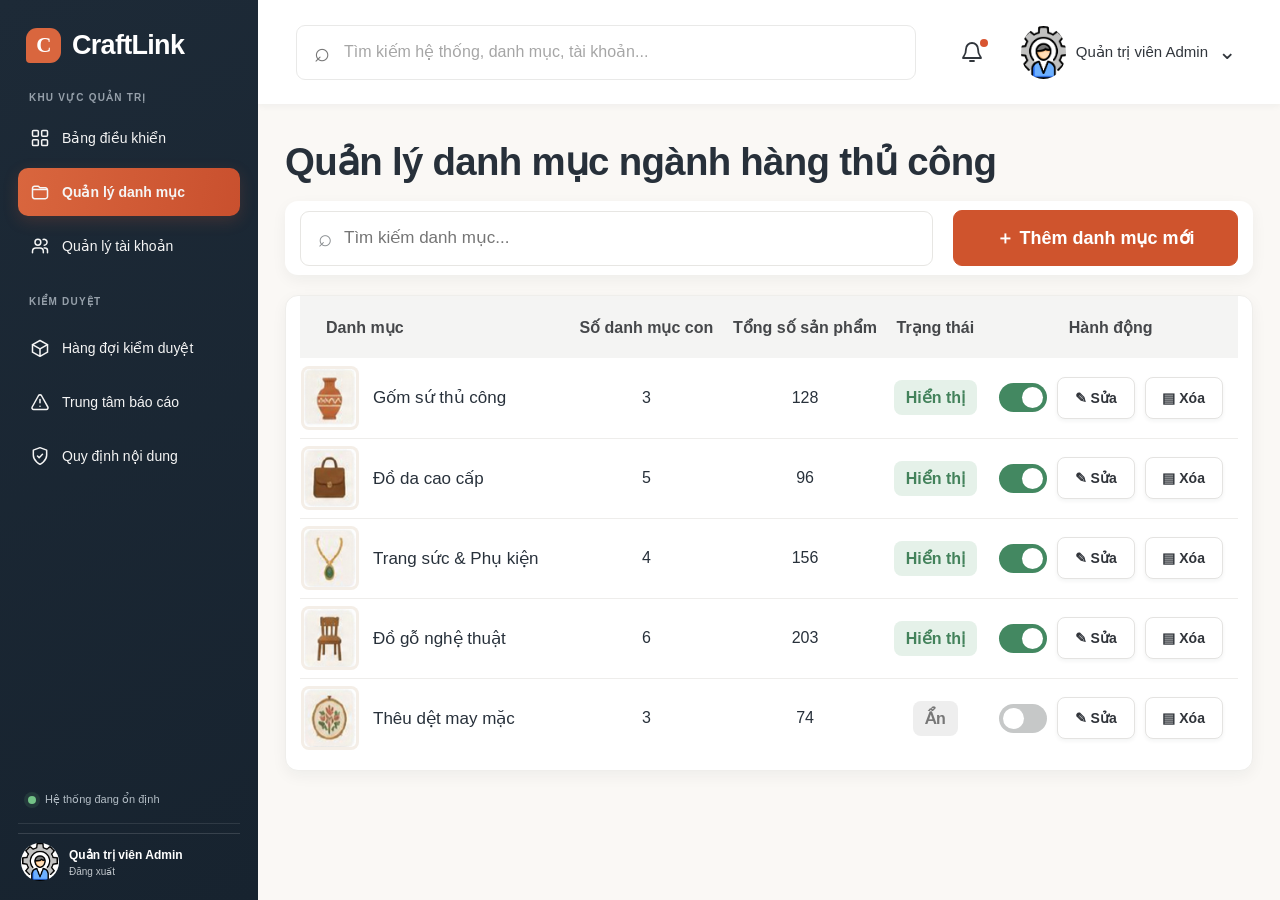
==== KiemDuyetVaQuanTri/02-category-management/index.html @ b1496d21 "Add admin and moderation portal" ====
<!doctype html>
<html lang="vi"><head><meta charset="utf-8"><meta name="viewport" content="width=device-width, initial-scale=1">
<meta name="theme-color" content="#18232f"><title>Quản lý danh mục | CraftLink</title>
<link rel="stylesheet" href="css/style.css"><script src="js/main.js" defer></script></head>
<body class="admin">
<aside class="sidebar">
  <a class="brand" href="#" aria-label="CraftLink"><span class="brand-mark">C</span><span>CraftLink</span></a>
  <div class="area-label">KHU VỰC QUẢN TRỊ</div>
  <nav class="side-nav" aria-label="Điều hướng"><button class="nav-link" type="button" data-page="dashboard"><svg class="nav-icon" viewBox="0 0 24 24" aria-hidden="true"><rect x="3" y="3" width="7" height="7" rx="1.3"/><rect x="14" y="3" width="7" height="7" rx="1.3"/><rect x="3" y="14" width="7" height="7" rx="1.3"/><rect x="14" y="14" width="7" height="7" rx="1.3"/></svg>Bảng điều khiển</button>
<button class="nav-link active" type="button" data-page="categories"><svg class="nav-icon" viewBox="0 0 24 24" aria-hidden="true"><path d="M3 7.5A2.5 2.5 0 0 1 5.5 5H10l2 2h6.5A2.5 2.5 0 0 1 21 9.5v8a2.5 2.5 0 0 1-2.5 2.5h-13A2.5 2.5 0 0 1 3 17.5z"/><path d="M3.5 9h17"/></svg>Quản lý danh mục</button>
<button class="nav-link" type="button" data-page="users"><svg class="nav-icon" viewBox="0 0 24 24" aria-hidden="true"><path d="M16 20v-1.5a4 4 0 0 0-4-4H7a4 4 0 0 0-4 4V20"/><circle cx="9.5" cy="7.5" r="3.5"/><path d="M17 11a3.5 3.5 0 1 0-1.2-6.8M17 14.5h1a3 3 0 0 1 3 3V20"/></svg>Quản lý tài khoản</button>
<div class="sidebar-label nav-section-label">KIỂM DUYỆT</div>
<button class="nav-link" type="button" data-page="queue"><svg class="nav-icon" viewBox="0 0 24 24" aria-hidden="true"><path d="m12 3 9 5-9 5-9-5z"/><path d="M3 8v9l9 5 9-5V8M12 13v9"/></svg>Hàng đợi kiểm duyệt</button>
<button class="nav-link" type="button" data-page="reports"><svg class="nav-icon" viewBox="0 0 24 24" aria-hidden="true"><path d="M10.3 4.2 2.6 18a2 2 0 0 0 1.7 3h15.4a2 2 0 0 0 1.7-3L13.7 4.2a2 2 0 0 0-3.4 0Z"/><path d="M12 9v4m0 4h.01"/></svg>Trung tâm báo cáo</button>
<button class="nav-link" type="button" data-page="rules"><svg class="nav-icon" viewBox="0 0 24 24" aria-hidden="true"><path d="M12 22s8-4 8-11V5l-8-3-8 3v6c0 7 8 11 8 11Z"/><path d="m9 12 2 2 4-4"/></svg>Quy định nội dung</button></nav>
  <div class="sidebar-spacer"></div>
  <div class="sidebar-status"><span class="status-dot"></span><span>Hệ thống đang ổn định</span></div><button class="side-user" type="button" data-action="logout">
    <img src="../assets/admin-sidebar-avatar.png" alt=""><span><b>Quản trị viên Admin</b><small>Đăng xuất</small></span>
  </button>
</aside>
<main class="app">
  <header class="topbar">
    <label class="system-search"><span aria-hidden="true">⌕</span><input id="globalSearch" type="search" placeholder="Tìm kiếm hệ thống, danh mục, tài khoản..." aria-label="Tìm kiếm hệ thống"></label>
    <div class="top-actions">
      <div class="popover-wrap"><button class="icon-btn" id="noticeButton" type="button" aria-label="Thông báo"><svg class="bell" viewBox="0 0 24 24" aria-hidden="true"><path d="M18 9a6 6 0 0 0-12 0c0 7-3 7-3 9h18c0-2-3-2-3-9M10 21h4"/></svg><i></i></button>
        <section class="popover" id="noticeMenu" hidden><b>Thông báo gần đây</b><p>Có cập nhật mới trong hệ thống.</p><p>Phiên demo đang hoạt động.</p></section>
      </div>
      <div class="popover-wrap"><button class="profile" id="profileButton" type="button"><img src="../assets/admin-avatar.png" alt=""><span>Quản trị viên Admin</span><span class="chevron">⌄</span></button>
        <section class="popover profile-menu" id="profileMenu" hidden><b>Quản trị viên Admin</b><small>admin@craftlink.vn</small><button type="button" data-action="logout">Đăng xuất</button></section>
      </div>
    </div>
  </header>
  <div class="page">
<h1>Quản lý danh mục ngành hàng thủ công</h1>
<div class="toolbar"><label class="search-box"><span>⌕</span><input id="search" type="search" placeholder="Tìm kiếm danh mục..." aria-label="Tìm kiếm danh mục"></label><button class="primary" id="add">＋ Thêm danh mục mới</button></div>
<section class="table-card card"><table class="data-table"><thead><tr><th>Danh mục</th><th>Số danh mục con</th><th>Tổng số sản phẩm</th><th>Trạng thái</th><th>Hành động</th></tr></thead><tbody id="rows"></tbody></table></section>
<dialog class="dialog" id="editor"><form id="form"><header class="dialog-head"><h2 id="dialogTitle">Thêm danh mục mới</h2><button class="close" id="close" type="button" aria-label="Đóng">×</button></header><input type="hidden" name="id"><label>Tên danh mục<input name="name" required maxlength="80" placeholder="Ví dụ: Đồ gỗ nghệ thuật"></label><label>Số danh mục con<input name="children" type="number" min="0" value="0"></label><label>Tổng số sản phẩm<input name="products" type="number" min="0" value="0"></label><div class="dialog-actions"><button class="secondary" type="button" id="cancel">Hủy</button><button class="primary" type="submit">Lưu danh mục</button></div></form></dialog>
</div>
</main>
<div id="toast" role="status" aria-live="polite"></div>
</body></html>
---- KiemDuyetVaQuanTri/02-category-management/css/style.css ----
:root{font-family:Inter,"Segoe UI",Arial,sans-serif;color:#28313b;background:#faf8f5;--navy:#1c2936;--orange:#cf542d;--green:#4e916b;--muted:#92969b;--line:#ecebe8;--paper:#fff}
*{box-sizing:border-box}body{margin:0;min-width:360px;min-height:100vh;background:#faf8f5}button,input,select,textarea{font:inherit}button{cursor:pointer}button:focus-visible,input:focus-visible,select:focus-visible,textarea:focus-visible{outline:3px solid #d25a3844;outline-offset:2px}
.sidebar{position:fixed;inset:0 auto 0 0;width:270px;display:flex;flex-direction:column;padding:29px 0 20px;color:#f7f7f7;background:linear-gradient(155deg,#1d2a37,#17232f);z-index:2}
.brand{height:55px;margin:0 25px;color:#fff;text-decoration:none;font:700 35px Inter,"Segoe UI",Arial,sans-serif;letter-spacing:-1.2px}
.brand-accent{color:#e4a282}.area-label{align-self:flex-start;margin:5px 26px 28px;padding:8px 11px;border-radius:15px;background:#c95430;color:#fff;font-weight:700;font-size:13px;white-space:nowrap}
.side-nav{display:grid}.nav-link{display:flex;align-items:center;gap:12px;width:100%;height:57px;padding:0 27px;border:0;background:transparent;color:#f5f5f5;text-align:left;font-size:16px}.nav-link.active{background:linear-gradient(90deg,#cf542d,#d95832);font-weight:700}.nav-icon{width:22px;font-size:20px}
.side-user{display:flex;align-items:center;gap:12px;width:100%;margin-top:auto;padding:17px 24px 0;border:0;border-top:1px solid #ffffff24;background:transparent;color:white;text-align:left}.side-user img{width:47px;height:47px;border-radius:50%;object-fit:cover;background:#eee}.side-user b,.side-user small{display:block}.side-user b{font-size:14px}.side-user small{margin-top:10px;color:#bfc5ca;font-size:13px}
.app{min-height:100vh;margin-left:270px}.topbar{position:sticky;top:0;z-index:1;display:flex;align-items:center;justify-content:space-between;height:88px;padding:0 38px;background:#fff;box-shadow:0 2px 7px #1a26300c}
.system-search{display:flex;align-items:center;gap:12px;width:min(620px,55vw);height:49px;padding:0 17px;border:1px solid #e9e9e8;border-radius:9px;background:#fff;color:#777}.system-search>span{font-size:27px;line-height:1}.system-search input{width:100%;border:0;outline:0;font-size:16px;color:#30363d}.system-search input::placeholder{color:#a6a6a6}
.top-actions{display:flex;align-items:center;gap:25px}.popover-wrap{position:relative}.icon-btn,.profile{display:flex;align-items:center;border:0;background:transparent;color:#31363c}.icon-btn{position:relative;font-size:25px}.icon-btn i{position:absolute;right:2px;top:0;width:8px;height:8px;border-radius:50%;background:#d85430}.profile{gap:10px;font-size:15px}.profile img{width:45px;height:53px;border-radius:50%;object-fit:cover}.chevron{font-size:22px}.popover{position:absolute;right:0;top:48px;width:250px;padding:16px;border:1px solid var(--line);border-radius:10px;background:#fff;box-shadow:0 12px 35px #202b3524;font-size:13px;z-index:5}.popover p{margin:12px 0 0;color:#71777c}.profile-menu small{display:block;margin:5px 0 12px;color:#81878b}.profile-menu button{padding:7px 10px;border:0;background:#f7f5f2;border-radius:6px}
.page{padding:18px 27px 28px}.page h1{margin:0;color:#27303a;font:700 clamp(30px,3vw,48px) Inter,"Segoe UI",Arial,sans-serif;letter-spacing:-.7px}.description{margin:4px 0 23px;color:#777b7f;font-size:18px}
.card{border:1px solid #efeeeb;border-radius:13px;background:#fff;box-shadow:0 5px 15px #17232b0d}.primary{border:1px solid var(--orange);border-radius:9px;background:var(--orange);color:white;font-weight:700}.primary:hover{background:#b94524}.secondary{border:1px solid #ddd;background:#fff;border-radius:8px;color:#444}
.toolbar{display:flex;align-items:center;gap:20px;margin:17px 0 20px;padding:15px;background:#fff;border-radius:13px;box-shadow:0 5px 15px #17232b0d}.search-box{display:flex;align-items:center;gap:10px;height:55px;padding:0 17px;border:1px solid #e7e6e3;border-radius:9px;background:#fff;color:#8b8f92}.search-box span{font-size:24px}.search-box input{width:100%;border:0;outline:0;font-size:17px}.toolbar .search-box{flex:1}.toolbar>.primary{min-width:285px;height:56px;font-size:18px}
.table-card{overflow:hidden;padding:0 14px 12px}.data-table{width:100%;border-collapse:collapse;background:#fff}.data-table th{height:62px;background:#f4f4f3;color:#45474a;font-size:16px;font-weight:700;text-align:center}.data-table td{height:79px;border-bottom:1px solid #eeedeb;text-align:center;font-size:16px}.data-table tr:last-child td{border-bottom:0}.data-table td:first-child,.data-table th:first-child{text-align:left}.data-table th:first-child{padding-left:26px}.data-table .name-cell{display:flex;align-items:center;gap:13px;text-align:left;font-weight:700}.category-thumb{width:58px;height:64px;object-fit:cover;border-radius:8px;background:#f4eee7}.actions{display:flex;align-items:center;justify-content:center;gap:12px}.action-btn{min-width:85px;height:42px;padding:0 12px;border:1px solid #e4e3e1;border-radius:8px;background:#fff;color:#30343a;font-weight:700;box-shadow:0 2px 4px #17232b0d}.icon-action{width:42px;height:42px;font-size:19px}.status{display:inline-block;padding:8px 12px;border-radius:8px;background:#e5f1e9;color:#43825b;font-weight:700;white-space:nowrap}.status.off{background:#eee;color:#777}.status.paused{background:#fde8e2;color:#d45c40}.switch{position:relative;width:48px;height:29px;border:0;border-radius:18px;background:#c6c8c8;vertical-align:middle}.switch:after{content:"";position:absolute;left:4px;top:4px;width:21px;height:21px;border-radius:50%;background:#fff;transition:.15s}.switch.on{background:#438861}.switch.on:after{left:23px}
.dialog{width:min(520px,calc(100% - 28px));padding:23px;border:0;border-radius:14px;box-shadow:0 20px 60px #12202c55}.dialog::backdrop{background:#11192388}.dialog-head{display:flex;justify-content:space-between;align-items:center}.dialog-head h2{margin:0 0 12px;font:700 24px Inter,"Segoe UI",Arial,sans-serif}.close{border:0;background:none;font-size:28px}.dialog label{display:grid;gap:6px;margin:13px 0;font-size:14px}.dialog input,.dialog select,.dialog textarea{width:100%;padding:11px;border:1px solid #dededc;border-radius:7px}.dialog-actions{display:flex;justify-content:flex-end;gap:8px;margin-top:20px}.dialog-actions button{padding:11px 17px}
#toast{position:fixed;right:24px;bottom:22px;z-index:9;padding:13px 18px;border-radius:8px;background:#23313c;color:#fff;box-shadow:0 8px 28px #0003;opacity:0;pointer-events:none;transition:.2s}#toast.show{opacity:1}
@media(max-width:1000px){.sidebar{width:220px}.app{margin-left:220px}.brand{font-size:31px}.area-label{font-size:11px;margin-left:15px}.nav-link{padding-left:18px}.topbar{padding:0 18px}.page{padding:18px}.data-table{min-width:760px}.table-card{overflow:auto}}
@media(max-width:680px){.sidebar{position:static;width:auto;height:auto;padding:12px}.brand{height:auto;margin:0 5px 8px;font-size:25px}.area-label{margin:0 5px 8px}.side-nav{grid-template-columns:repeat(3,1fr)}.nav-link{height:auto;min-height:43px;justify-content:center;padding:5px;font-size:11px}.nav-icon{display:none}.side-user{display:none}.app{margin:0}.topbar{height:66px;padding:0 10px}.system-search{width:55vw;height:40px}.system-search input{font-size:12px}.profile span:not(.chevron){display:none}.profile img{width:36px;height:40px}.top-actions{gap:8px}.page{padding:15px 11px}.page h1{font-size:28px}.toolbar{flex-wrap:wrap}.toolbar>.primary{min-width:0;flex:1}.description{font-size:14px}}

.category-thumb{padding:3px}.data-table th:nth-child(2),.data-table th:nth-child(3),.data-table th:nth-child(4){text-align:center}.category-row{height:80px}.category-name{display:flex;align-items:center;gap:14px;text-align:left;font-size:17px}.category-actions{display:flex;align-items:center;justify-content:center;gap:10px}.category-actions .icon-action{min-width:43px}

.bell{width:24px;height:24px;fill:none;stroke:currentColor;stroke-width:1.8;stroke-linecap:round;stroke-linejoin:round}.empty{padding:26px;color:#8b8e91;text-align:center}

.action-btn.icon-action{min-width:78px;padding:0 9px;font-size:14px}

.topbar{height:104px}.system-search{height:55px}.page{padding-top:35px}

.toolbar{padding:9px 15px}

:root{font-family:Inter,"Segoe UI",Arial,sans-serif}
.brand{display:flex;align-items:center;gap:11px;height:auto;margin:0;padding:3px 8px 29px;color:#fff;font-family:inherit;font-size:27px;font-weight:700;line-height:1;letter-spacing:-.7px}
.brand-mark{display:grid;flex:0 0 35px;place-items:center;width:35px;height:35px;border-radius:11px 11px 11px 4px;background:#d9663e;color:#fff;font-family:Georgia,serif;font-size:21px;line-height:1}
.area-label,.sidebar-label{margin:0;padding:0 11px 11px;border:0;border-radius:0;background:transparent;color:#96a0aa;font-size:10px;font-weight:700;letter-spacing:1.2px}
.side-nav{display:grid;gap:6px}
.nav-link{display:flex;align-items:center;gap:12px;min-height:48px;height:auto;padding:0 12px;border:0;border-radius:10px;font-size:14px}
.nav-link.active{background:linear-gradient(100deg,#d9663e,#c9502e);box-shadow:0 5px 16px rgba(207,92,54,.2)}
.nav-icon{display:block;flex:0 0 20px;width:20px;height:20px;fill:none;stroke:currentColor;stroke-width:1.8;stroke-linecap:round;stroke-linejoin:round}
.sidebar-label.nav-section-label{padding-top:20px}
.side-user{gap:10px;padding:9px 3px 3px}
.side-user img{width:38px;height:38px}
.side-user b{font-size:12px}
.side-user small{margin-top:4px;font-size:10px}
.system-search input,.page h1,.dialog-head h2,.popover{font-family:inherit}
@media (min-width:1101px){.sidebar{width:258px;padding:25px 18px 16px}.app{margin-left:258px}}
@media (min-width:681px) and (max-width:1100px){.sidebar{width:226px;padding:25px 18px 16px}.app{margin-left:226px}}
@media (max-width:680px){.brand{height:auto;margin:0 8px 7px;padding:3px 8px 12px}.area-label{margin:0 8px 8px;padding:0 8px 8px}.side-nav{grid-template-columns:repeat(3,minmax(0,1fr))}.nav-link{height:auto;min-height:43px;justify-content:center;padding:5px;font-size:11px;white-space:normal}.nav-icon{display:none}.sidebar-label.nav-section-label{grid-column:1/-1;padding:10px 11px 4px}.side-user{display:none}.app{margin:0}}
.sidebar-spacer{flex:1;min-height:24px}
.sidebar-status{display:flex;align-items:center;gap:9px;padding:12px 10px 17px;margin-bottom:9px;border-bottom:1px solid rgba(255,255,255,.1);color:#b4bec6;font-size:11px}
.status-dot{width:8px;height:8px;flex:0 0 8px;border-radius:50%;background:#73c287;box-shadow:0 0 0 4px rgba(115,194,135,.12)}
@media(max-width:680px){.sidebar-spacer,.sidebar-status{display:none}}
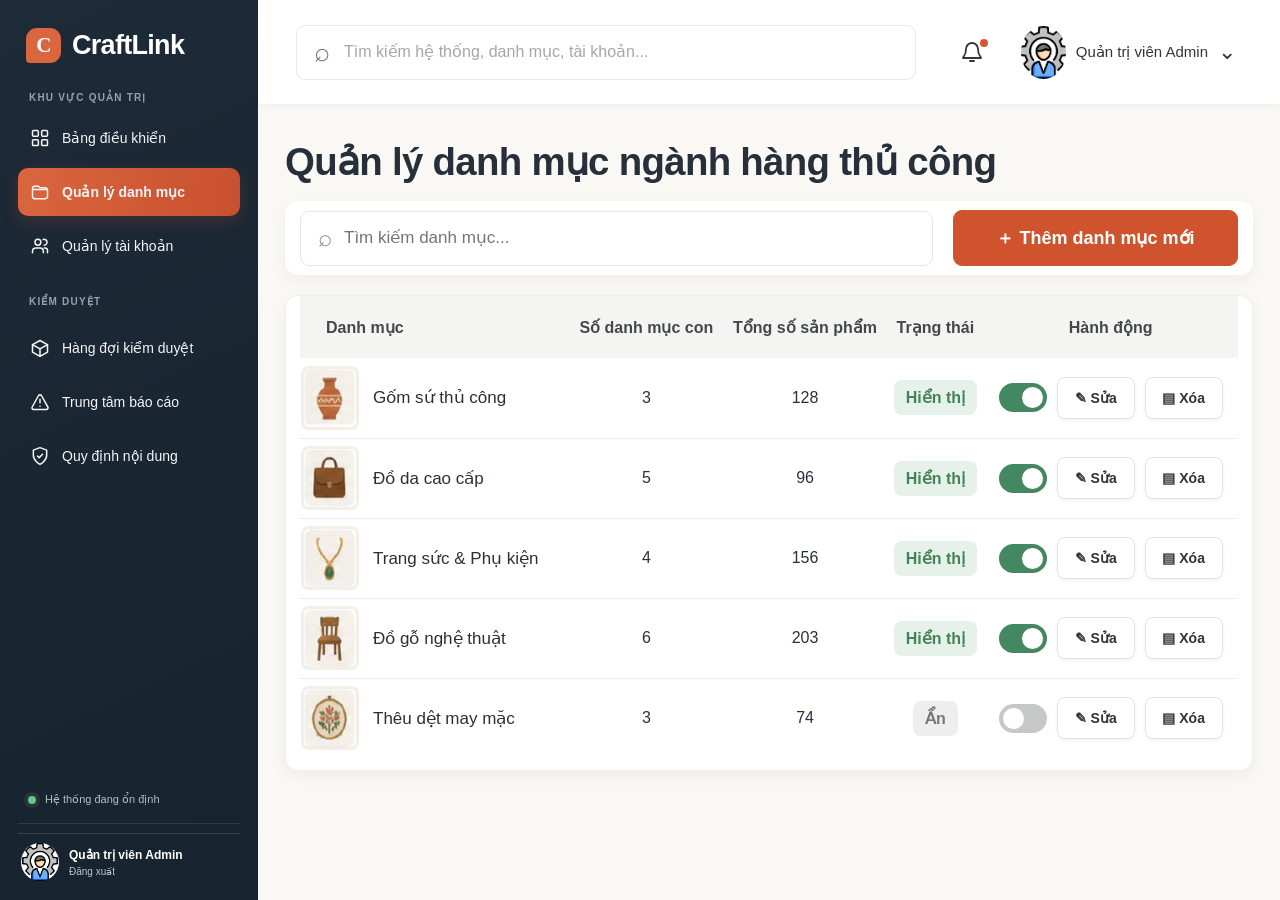
==== commit 63129bea: "Update category management page" ====
--- a/KiemDuyetVaQuanTri/02-category-management/index.html
+++ b/KiemDuyetVaQuanTri/02-category-management/index.html
@@ -1,41 +1,216 @@
 <!doctype html>
-<html lang="vi"><head><meta charset="utf-8"><meta name="viewport" content="width=device-width, initial-scale=1">
-<meta name="theme-color" content="#18232f"><title>Quản lý danh mục | CraftLink</title>
-<link rel="stylesheet" href="css/style.css"><script src="js/main.js" defer></script></head>
-<body class="admin">
-<aside class="sidebar">
-  <a class="brand" href="#" aria-label="CraftLink"><span class="brand-mark">C</span><span>CraftLink</span></a>
-  <div class="area-label">KHU VỰC QUẢN TRỊ</div>
-  <nav class="side-nav" aria-label="Điều hướng"><button class="nav-link" type="button" data-page="dashboard"><svg class="nav-icon" viewBox="0 0 24 24" aria-hidden="true"><rect x="3" y="3" width="7" height="7" rx="1.3"/><rect x="14" y="3" width="7" height="7" rx="1.3"/><rect x="3" y="14" width="7" height="7" rx="1.3"/><rect x="14" y="14" width="7" height="7" rx="1.3"/></svg>Bảng điều khiển</button>
-<button class="nav-link active" type="button" data-page="categories"><svg class="nav-icon" viewBox="0 0 24 24" aria-hidden="true"><path d="M3 7.5A2.5 2.5 0 0 1 5.5 5H10l2 2h6.5A2.5 2.5 0 0 1 21 9.5v8a2.5 2.5 0 0 1-2.5 2.5h-13A2.5 2.5 0 0 1 3 17.5z"/><path d="M3.5 9h17"/></svg>Quản lý danh mục</button>
-<button class="nav-link" type="button" data-page="users"><svg class="nav-icon" viewBox="0 0 24 24" aria-hidden="true"><path d="M16 20v-1.5a4 4 0 0 0-4-4H7a4 4 0 0 0-4 4V20"/><circle cx="9.5" cy="7.5" r="3.5"/><path d="M17 11a3.5 3.5 0 1 0-1.2-6.8M17 14.5h1a3 3 0 0 1 3 3V20"/></svg>Quản lý tài khoản</button>
-<div class="sidebar-label nav-section-label">KIỂM DUYỆT</div>
-<button class="nav-link" type="button" data-page="queue"><svg class="nav-icon" viewBox="0 0 24 24" aria-hidden="true"><path d="m12 3 9 5-9 5-9-5z"/><path d="M3 8v9l9 5 9-5V8M12 13v9"/></svg>Hàng đợi kiểm duyệt</button>
-<button class="nav-link" type="button" data-page="reports"><svg class="nav-icon" viewBox="0 0 24 24" aria-hidden="true"><path d="M10.3 4.2 2.6 18a2 2 0 0 0 1.7 3h15.4a2 2 0 0 0 1.7-3L13.7 4.2a2 2 0 0 0-3.4 0Z"/><path d="M12 9v4m0 4h.01"/></svg>Trung tâm báo cáo</button>
-<button class="nav-link" type="button" data-page="rules"><svg class="nav-icon" viewBox="0 0 24 24" aria-hidden="true"><path d="M12 22s8-4 8-11V5l-8-3-8 3v6c0 7 8 11 8 11Z"/><path d="m9 12 2 2 4-4"/></svg>Quy định nội dung</button></nav>
-  <div class="sidebar-spacer"></div>
-  <div class="sidebar-status"><span class="status-dot"></span><span>Hệ thống đang ổn định</span></div><button class="side-user" type="button" data-action="logout">
-    <img src="../assets/admin-sidebar-avatar.png" alt=""><span><b>Quản trị viên Admin</b><small>Đăng xuất</small></span>
-  </button>
-</aside>
-<main class="app">
-  <header class="topbar">
-    <label class="system-search"><span aria-hidden="true">⌕</span><input id="globalSearch" type="search" placeholder="Tìm kiếm hệ thống, danh mục, tài khoản..." aria-label="Tìm kiếm hệ thống"></label>
-    <div class="top-actions">
-      <div class="popover-wrap"><button class="icon-btn" id="noticeButton" type="button" aria-label="Thông báo"><svg class="bell" viewBox="0 0 24 24" aria-hidden="true"><path d="M18 9a6 6 0 0 0-12 0c0 7-3 7-3 9h18c0-2-3-2-3-9M10 21h4"/></svg><i></i></button>
-        <section class="popover" id="noticeMenu" hidden><b>Thông báo gần đây</b><p>Có cập nhật mới trong hệ thống.</p><p>Phiên demo đang hoạt động.</p></section>
+<html lang="vi">
+  <head>
+    <meta charset="utf-8">
+    <meta name="viewport" content="width=device-width, initial-scale=1">
+    <meta name="theme-color" content="#18232f">
+    <title>Quản lý danh mục | CraftLink</title>
+    <link rel="stylesheet" href="css/style.css">
+    <script src="js/main.js" defer></script>
+  </head>
+  <body class="admin">
+    <aside class="sidebar">
+      <a class="brand" href="#" aria-label="CraftLink">
+        <span class="brand-mark">C</span>
+        <span>CraftLink</span>
+      </a>
+
+      <div class="area-label">KHU VỰC QUẢN TRỊ</div>
+
+      <nav class="side-nav" aria-label="Điều hướng">
+        <button class="nav-link" type="button" data-page="dashboard">
+          <svg class="nav-icon" viewBox="0 0 24 24" aria-hidden="true">
+            <rect x="3" y="3" width="7" height="7" rx="1.3"/>
+            <rect x="14" y="3" width="7" height="7" rx="1.3"/>
+            <rect x="3" y="14" width="7" height="7" rx="1.3"/>
+            <rect x="14" y="14" width="7" height="7" rx="1.3"/>
+          </svg>
+          Bảng điều khiển
+        </button>
+
+        <button class="nav-link active" type="button" data-page="categories">
+          <svg class="nav-icon" viewBox="0 0 24 24" aria-hidden="true">
+            <path d="M3 7.5A2.5 2.5 0 0 1 5.5 5H10l2 2h6.5A2.5 2.5 0 0 1 21 9.5v8a2.5 2.5 0 0 1-2.5 2.5h-13A2.5 2.5 0 0 1 3 17.5z"/>
+            <path d="M3.5 9h17"/>
+          </svg>
+          Quản lý danh mục
+        </button>
+
+        <button class="nav-link" type="button" data-page="users">
+          <svg class="nav-icon" viewBox="0 0 24 24" aria-hidden="true">
+            <path d="M16 20v-1.5a4 4 0 0 0-4-4H7a4 4 0 0 0-4 4V20"/>
+            <circle cx="9.5" cy="7.5" r="3.5"/>
+            <path d="M17 11a3.5 3.5 0 1 0-1.2-6.8M17 14.5h1a3 3 0 0 1 3 3V20"/>
+          </svg>
+          Quản lý tài khoản
+        </button>
+
+        <div class="sidebar-label nav-section-label">KIỂM DUYỆT</div>
+
+        <button class="nav-link" type="button" data-page="queue">
+          <svg class="nav-icon" viewBox="0 0 24 24" aria-hidden="true">
+            <path d="m12 3 9 5-9 5-9-5z"/>
+            <path d="M3 8v9l9 5 9-5V8M12 13v9"/>
+          </svg>
+          Hàng đợi kiểm duyệt
+        </button>
+
+        <button class="nav-link" type="button" data-page="reports">
+          <svg class="nav-icon" viewBox="0 0 24 24" aria-hidden="true">
+            <path d="M10.3 4.2 2.6 18a2 2 0 0 0 1.7 3h15.4a2 2 0 0 0 1.7-3L13.7 4.2a2 2 0 0 0-3.4 0Z"/>
+            <path d="M12 9v4m0 4h.01"/>
+          </svg>
+          Trung tâm báo cáo
+        </button>
+
+        <button class="nav-link" type="button" data-page="rules">
+          <svg class="nav-icon" viewBox="0 0 24 24" aria-hidden="true">
+            <path d="M12 22s8-4 8-11V5l-8-3-8 3v6c0 7 8 11 8 11Z"/>
+            <path d="m9 12 2 2 4-4"/>
+          </svg>
+          Quy định nội dung
+        </button>
+      </nav>
+
+      <div class="sidebar-spacer"></div>
+
+      <div class="sidebar-status">
+        <span class="status-dot"></span>
+        <span>Hệ thống đang ổn định</span>
       </div>
-      <div class="popover-wrap"><button class="profile" id="profileButton" type="button"><img src="../assets/admin-avatar.png" alt=""><span>Quản trị viên Admin</span><span class="chevron">⌄</span></button>
-        <section class="popover profile-menu" id="profileMenu" hidden><b>Quản trị viên Admin</b><small>admin@craftlink.vn</small><button type="button" data-action="logout">Đăng xuất</button></section>
+
+      <button class="side-user" type="button" data-action="logout">
+        <img src="../assets/admin-sidebar-avatar.png" alt="">
+        <span>
+          <b>Quản trị viên Admin</b>
+          <small>Đăng xuất</small>
+        </span>
+      </button>
+    </aside>
+
+    <main class="app">
+      <header class="topbar">
+        <label class="system-search">
+          <span aria-hidden="true">⌕</span>
+          <input
+            id="globalSearch"
+            type="search"
+            placeholder="Tìm kiếm hệ thống, danh mục, tài khoản..."
+            aria-label="Tìm kiếm hệ thống"
+          >
+        </label>
+
+        <div class="top-actions">
+          <div class="popover-wrap">
+            <button
+              class="icon-btn"
+              id="noticeButton"
+              type="button"
+              aria-label="Thông báo"
+            >
+              <svg class="bell" viewBox="0 0 24 24" aria-hidden="true">
+                <path d="M18 9a6 6 0 0 0-12 0c0 7-3 7-3 9h18c0-2-3-2-3-9M10 21h4"/>
+              </svg>
+              <i></i>
+            </button>
+
+            <section class="popover" id="noticeMenu" hidden>
+              <b>Thông báo gần đây</b>
+              <p>Có cập nhật mới trong hệ thống.</p>
+              <p>Phiên demo đang hoạt động.</p>
+            </section>
+          </div>
+
+          <div class="popover-wrap">
+            <button class="profile" id="profileButton" type="button">
+              <img src="../assets/admin-avatar.png" alt="">
+              <span>Quản trị viên Admin</span>
+              <span class="chevron">⌄</span>
+            </button>
+
+            <section class="popover profile-menu" id="profileMenu" hidden>
+              <b>Quản trị viên Admin</b>
+              <small>admin@craftlink.vn</small>
+              <button type="button" data-action="logout">Đăng xuất</button>
+            </section>
+          </div>
+        </div>
+      </header>
+
+      <div class="page">
+        <h1>Quản lý danh mục ngành hàng thủ công</h1>
+
+        <div class="toolbar">
+          <label class="search-box">
+            <span>⌕</span>
+            <input
+              id="search"
+              type="search"
+              placeholder="Tìm kiếm danh mục..."
+              aria-label="Tìm kiếm danh mục"
+            >
+          </label>
+          <button class="primary" id="add">＋ Thêm danh mục mới</button>
+        </div>
+
+        <section class="table-card card">
+          <table class="data-table">
+            <thead>
+              <tr>
+                <th>Danh mục</th>
+                <th>Số danh mục con</th>
+                <th>Tổng số sản phẩm</th>
+                <th>Trạng thái</th>
+                <th>Hành động</th>
+              </tr>
+            </thead>
+            <tbody id="rows"></tbody>
+          </table>
+        </section>
+
+        <dialog class="dialog" id="editor">
+          <form id="form">
+            <header class="dialog-head">
+              <h2 id="dialogTitle">Thêm danh mục mới</h2>
+              <button
+                class="close"
+                id="close"
+                type="button"
+                aria-label="Đóng"
+              >×</button>
+            </header>
+
+            <input type="hidden" name="id">
+
+            <label>
+              Tên danh mục
+              <input
+                name="name"
+                required
+                maxlength="80"
+                placeholder="Ví dụ: Đồ gỗ nghệ thuật"
+              >
+            </label>
+
+            <label>
+              Số danh mục con
+              <input name="children" type="number" min="0" value="0">
+            </label>
+
+            <label>
+              Tổng số sản phẩm
+              <input name="products" type="number" min="0" value="0">
+            </label>
+
+            <div class="dialog-actions">
+              <button class="secondary" type="button" id="cancel">Hủy</button>
+              <button class="primary" type="submit">Lưu danh mục</button>
+            </div>
+          </form>
+        </dialog>
       </div>
-    </div>
-  </header>
-  <div class="page">
-<h1>Quản lý danh mục ngành hàng thủ công</h1>
-<div class="toolbar"><label class="search-box"><span>⌕</span><input id="search" type="search" placeholder="Tìm kiếm danh mục..." aria-label="Tìm kiếm danh mục"></label><button class="primary" id="add">＋ Thêm danh mục mới</button></div>
-<section class="table-card card"><table class="data-table"><thead><tr><th>Danh mục</th><th>Số danh mục con</th><th>Tổng số sản phẩm</th><th>Trạng thái</th><th>Hành động</th></tr></thead><tbody id="rows"></tbody></table></section>
-<dialog class="dialog" id="editor"><form id="form"><header class="dialog-head"><h2 id="dialogTitle">Thêm danh mục mới</h2><button class="close" id="close" type="button" aria-label="Đóng">×</button></header><input type="hidden" name="id"><label>Tên danh mục<input name="name" required maxlength="80" placeholder="Ví dụ: Đồ gỗ nghệ thuật"></label><label>Số danh mục con<input name="children" type="number" min="0" value="0"></label><label>Tổng số sản phẩm<input name="products" type="number" min="0" value="0"></label><div class="dialog-actions"><button class="secondary" type="button" id="cancel">Hủy</button><button class="primary" type="submit">Lưu danh mục</button></div></form></dialog>
-</div>
-</main>
-<div id="toast" role="status" aria-live="polite"></div>
-</body></html>
+    </main>
+
+    <div id="toast" role="status" aria-live="polite"></div>
+  </body>
+</html>
--- a/KiemDuyetVaQuanTri/02-category-management/css/style.css
+++ b/KiemDuyetVaQuanTri/02-category-management/css/style.css
@@ -1,51 +1,10 @@
-
-:root{font-family:Inter,"Segoe UI",Arial,sans-serif;color:#28313b;background:#faf8f5;--navy:#1c2936;--orange:#cf542d;--green:#4e916b;--muted:#92969b;--line:#ecebe8;--paper:#fff}
-*{box-sizing:border-box}body{margin:0;min-width:360px;min-height:100vh;background:#faf8f5}button,input,select,textarea{font:inherit}button{cursor:pointer}button:focus-visible,input:focus-visible,select:focus-visible,textarea:focus-visible{outline:3px solid #d25a3844;outline-offset:2px}
-.sidebar{position:fixed;inset:0 auto 0 0;width:270px;display:flex;flex-direction:column;padding:29px 0 20px;color:#f7f7f7;background:linear-gradient(155deg,#1d2a37,#17232f);z-index:2}
-.brand{height:55px;margin:0 25px;color:#fff;text-decoration:none;font:700 35px Inter,"Segoe UI",Arial,sans-serif;letter-spacing:-1.2px}
-.brand-accent{color:#e4a282}.area-label{align-self:flex-start;margin:5px 26px 28px;padding:8px 11px;border-radius:15px;background:#c95430;color:#fff;font-weight:700;font-size:13px;white-space:nowrap}
-.side-nav{display:grid}.nav-link{display:flex;align-items:center;gap:12px;width:100%;height:57px;padding:0 27px;border:0;background:transparent;color:#f5f5f5;text-align:left;font-size:16px}.nav-link.active{background:linear-gradient(90deg,#cf542d,#d95832);font-weight:700}.nav-icon{width:22px;font-size:20px}
-.side-user{display:flex;align-items:center;gap:12px;width:100%;margin-top:auto;padding:17px 24px 0;border:0;border-top:1px solid #ffffff24;background:transparent;color:white;text-align:left}.side-user img{width:47px;height:47px;border-radius:50%;object-fit:cover;background:#eee}.side-user b,.side-user small{display:block}.side-user b{font-size:14px}.side-user small{margin-top:10px;color:#bfc5ca;font-size:13px}
-.app{min-height:100vh;margin-left:270px}.topbar{position:sticky;top:0;z-index:1;display:flex;align-items:center;justify-content:space-between;height:88px;padding:0 38px;background:#fff;box-shadow:0 2px 7px #1a26300c}
-.system-search{display:flex;align-items:center;gap:12px;width:min(620px,55vw);height:49px;padding:0 17px;border:1px solid #e9e9e8;border-radius:9px;background:#fff;color:#777}.system-search>span{font-size:27px;line-height:1}.system-search input{width:100%;border:0;outline:0;font-size:16px;color:#30363d}.system-search input::placeholder{color:#a6a6a6}
-.top-actions{display:flex;align-items:center;gap:25px}.popover-wrap{position:relative}.icon-btn,.profile{display:flex;align-items:center;border:0;background:transparent;color:#31363c}.icon-btn{position:relative;font-size:25px}.icon-btn i{position:absolute;right:2px;top:0;width:8px;height:8px;border-radius:50%;background:#d85430}.profile{gap:10px;font-size:15px}.profile img{width:45px;height:53px;border-radius:50%;object-fit:cover}.chevron{font-size:22px}.popover{position:absolute;right:0;top:48px;width:250px;padding:16px;border:1px solid var(--line);border-radius:10px;background:#fff;box-shadow:0 12px 35px #202b3524;font-size:13px;z-index:5}.popover p{margin:12px 0 0;color:#71777c}.profile-menu small{display:block;margin:5px 0 12px;color:#81878b}.profile-menu button{padding:7px 10px;border:0;background:#f7f5f2;border-radius:6px}
-.page{padding:18px 27px 28px}.page h1{margin:0;color:#27303a;font:700 clamp(30px,3vw,48px) Inter,"Segoe UI",Arial,sans-serif;letter-spacing:-.7px}.description{margin:4px 0 23px;color:#777b7f;font-size:18px}
-.card{border:1px solid #efeeeb;border-radius:13px;background:#fff;box-shadow:0 5px 15px #17232b0d}.primary{border:1px solid var(--orange);border-radius:9px;background:var(--orange);color:white;font-weight:700}.primary:hover{background:#b94524}.secondary{border:1px solid #ddd;background:#fff;border-radius:8px;color:#444}
-.toolbar{display:flex;align-items:center;gap:20px;margin:17px 0 20px;padding:15px;background:#fff;border-radius:13px;box-shadow:0 5px 15px #17232b0d}.search-box{display:flex;align-items:center;gap:10px;height:55px;padding:0 17px;border:1px solid #e7e6e3;border-radius:9px;background:#fff;color:#8b8f92}.search-box span{font-size:24px}.search-box input{width:100%;border:0;outline:0;font-size:17px}.toolbar .search-box{flex:1}.toolbar>.primary{min-width:285px;height:56px;font-size:18px}
-.table-card{overflow:hidden;padding:0 14px 12px}.data-table{width:100%;border-collapse:collapse;background:#fff}.data-table th{height:62px;background:#f4f4f3;color:#45474a;font-size:16px;font-weight:700;text-align:center}.data-table td{height:79px;border-bottom:1px solid #eeedeb;text-align:center;font-size:16px}.data-table tr:last-child td{border-bottom:0}.data-table td:first-child,.data-table th:first-child{text-align:left}.data-table th:first-child{padding-left:26px}.data-table .name-cell{display:flex;align-items:center;gap:13px;text-align:left;font-weight:700}.category-thumb{width:58px;height:64px;object-fit:cover;border-radius:8px;background:#f4eee7}.actions{display:flex;align-items:center;justify-content:center;gap:12px}.action-btn{min-width:85px;height:42px;padding:0 12px;border:1px solid #e4e3e1;border-radius:8px;background:#fff;color:#30343a;font-weight:700;box-shadow:0 2px 4px #17232b0d}.icon-action{width:42px;height:42px;font-size:19px}.status{display:inline-block;padding:8px 12px;border-radius:8px;background:#e5f1e9;color:#43825b;font-weight:700;white-space:nowrap}.status.off{background:#eee;color:#777}.status.paused{background:#fde8e2;color:#d45c40}.switch{position:relative;width:48px;height:29px;border:0;border-radius:18px;background:#c6c8c8;vertical-align:middle}.switch:after{content:"";position:absolute;left:4px;top:4px;width:21px;height:21px;border-radius:50%;background:#fff;transition:.15s}.switch.on{background:#438861}.switch.on:after{left:23px}
-.dialog{width:min(520px,calc(100% - 28px));padding:23px;border:0;border-radius:14px;box-shadow:0 20px 60px #12202c55}.dialog::backdrop{background:#11192388}.dialog-head{display:flex;justify-content:space-between;align-items:center}.dialog-head h2{margin:0 0 12px;font:700 24px Inter,"Segoe UI",Arial,sans-serif}.close{border:0;background:none;font-size:28px}.dialog label{display:grid;gap:6px;margin:13px 0;font-size:14px}.dialog input,.dialog select,.dialog textarea{width:100%;padding:11px;border:1px solid #dededc;border-radius:7px}.dialog-actions{display:flex;justify-content:flex-end;gap:8px;margin-top:20px}.dialog-actions button{padding:11px 17px}
-#toast{position:fixed;right:24px;bottom:22px;z-index:9;padding:13px 18px;border-radius:8px;background:#23313c;color:#fff;box-shadow:0 8px 28px #0003;opacity:0;pointer-events:none;transition:.2s}#toast.show{opacity:1}
-@media(max-width:1000px){.sidebar{width:220px}.app{margin-left:220px}.brand{font-size:31px}.area-label{font-size:11px;margin-left:15px}.nav-link{padding-left:18px}.topbar{padding:0 18px}.page{padding:18px}.data-table{min-width:760px}.table-card{overflow:auto}}
-@media(max-width:680px){.sidebar{position:static;width:auto;height:auto;padding:12px}.brand{height:auto;margin:0 5px 8px;font-size:25px}.area-label{margin:0 5px 8px}.side-nav{grid-template-columns:repeat(3,1fr)}.nav-link{height:auto;min-height:43px;justify-content:center;padding:5px;font-size:11px}.nav-icon{display:none}.side-user{display:none}.app{margin:0}.topbar{height:66px;padding:0 10px}.system-search{width:55vw;height:40px}.system-search input{font-size:12px}.profile span:not(.chevron){display:none}.profile img{width:36px;height:40px}.top-actions{gap:8px}.page{padding:15px 11px}.page h1{font-size:28px}.toolbar{flex-wrap:wrap}.toolbar>.primary{min-width:0;flex:1}.description{font-size:14px}}
-
-.category-thumb{padding:3px}.data-table th:nth-child(2),.data-table th:nth-child(3),.data-table th:nth-child(4){text-align:center}.category-row{height:80px}.category-name{display:flex;align-items:center;gap:14px;text-align:left;font-size:17px}.category-actions{display:flex;align-items:center;justify-content:center;gap:10px}.category-actions .icon-action{min-width:43px}
-
-.bell{width:24px;height:24px;fill:none;stroke:currentColor;stroke-width:1.8;stroke-linecap:round;stroke-linejoin:round}.empty{padding:26px;color:#8b8e91;text-align:center}
-
-.action-btn.icon-action{min-width:78px;padding:0 9px;font-size:14px}
-
-.topbar{height:104px}.system-search{height:55px}.page{padding-top:35px}
-
-.toolbar{padding:9px 15px}
-
-:root{font-family:Inter,"Segoe UI",Arial,sans-serif}
-.brand{display:flex;align-items:center;gap:11px;height:auto;margin:0;padding:3px 8px 29px;color:#fff;font-family:inherit;font-size:27px;font-weight:700;line-height:1;letter-spacing:-.7px}
-.brand-mark{display:grid;flex:0 0 35px;place-items:center;width:35px;height:35px;border-radius:11px 11px 11px 4px;background:#d9663e;color:#fff;font-family:Georgia,serif;font-size:21px;line-height:1}
-.area-label,.sidebar-label{margin:0;padding:0 11px 11px;border:0;border-radius:0;background:transparent;color:#96a0aa;font-size:10px;font-weight:700;letter-spacing:1.2px}
-.side-nav{display:grid;gap:6px}
-.nav-link{display:flex;align-items:center;gap:12px;min-height:48px;height:auto;padding:0 12px;border:0;border-radius:10px;font-size:14px}
-.nav-link.active{background:linear-gradient(100deg,#d9663e,#c9502e);box-shadow:0 5px 16px rgba(207,92,54,.2)}
-.nav-icon{display:block;flex:0 0 20px;width:20px;height:20px;fill:none;stroke:currentColor;stroke-width:1.8;stroke-linecap:round;stroke-linejoin:round}
-.sidebar-label.nav-section-label{padding-top:20px}
-.side-user{gap:10px;padding:9px 3px 3px}
-.side-user img{width:38px;height:38px}
-.side-user b{font-size:12px}
-.side-user small{margin-top:4px;font-size:10px}
-.system-search input,.page h1,.dialog-head h2,.popover{font-family:inherit}
-@media (min-width:1101px){.sidebar{width:258px;padding:25px 18px 16px}.app{margin-left:258px}}
-@media (min-width:681px) and (max-width:1100px){.sidebar{width:226px;padding:25px 18px 16px}.app{margin-left:226px}}
-@media (max-width:680px){.brand{height:auto;margin:0 8px 7px;padding:3px 8px 12px}.area-label{margin:0 8px 8px;padding:0 8px 8px}.side-nav{grid-template-columns:repeat(3,minmax(0,1fr))}.nav-link{height:auto;min-height:43px;justify-content:center;padding:5px;font-size:11px;white-space:normal}.nav-icon{display:none}.sidebar-label.nav-section-label{grid-column:1/-1;padding:10px 11px 4px}.side-user{display:none}.app{margin:0}}
-.sidebar-spacer{flex:1;min-height:24px}
-.sidebar-status{display:flex;align-items:center;gap:9px;padding:12px 10px 17px;margin-bottom:9px;border-bottom:1px solid rgba(255,255,255,.1);color:#b4bec6;font-size:11px}
-.status-dot{width:8px;height:8px;flex:0 0 8px;border-radius:50%;background:#73c287;box-shadow:0 0 0 4px rgba(115,194,135,.12)}
-@media(max-width:680px){.sidebar-spacer,.sidebar-status{display:none}}+/* CSS entry point: imports preserve the original cascade order. */
+@import "../../css/shared/admin/theme.css";
+@import "../../css/shared/reset.css";
+@import "../../css/shared/admin/focus.css";
+@import "../../css/shared/admin/layout.css";
+@import "../../css/shared/admin/components.css";
+@import "../../css/shared/admin/responsive.css";
+@import "./page.css";
+@import "../../css/shared/shell-refinements.css";
+    
